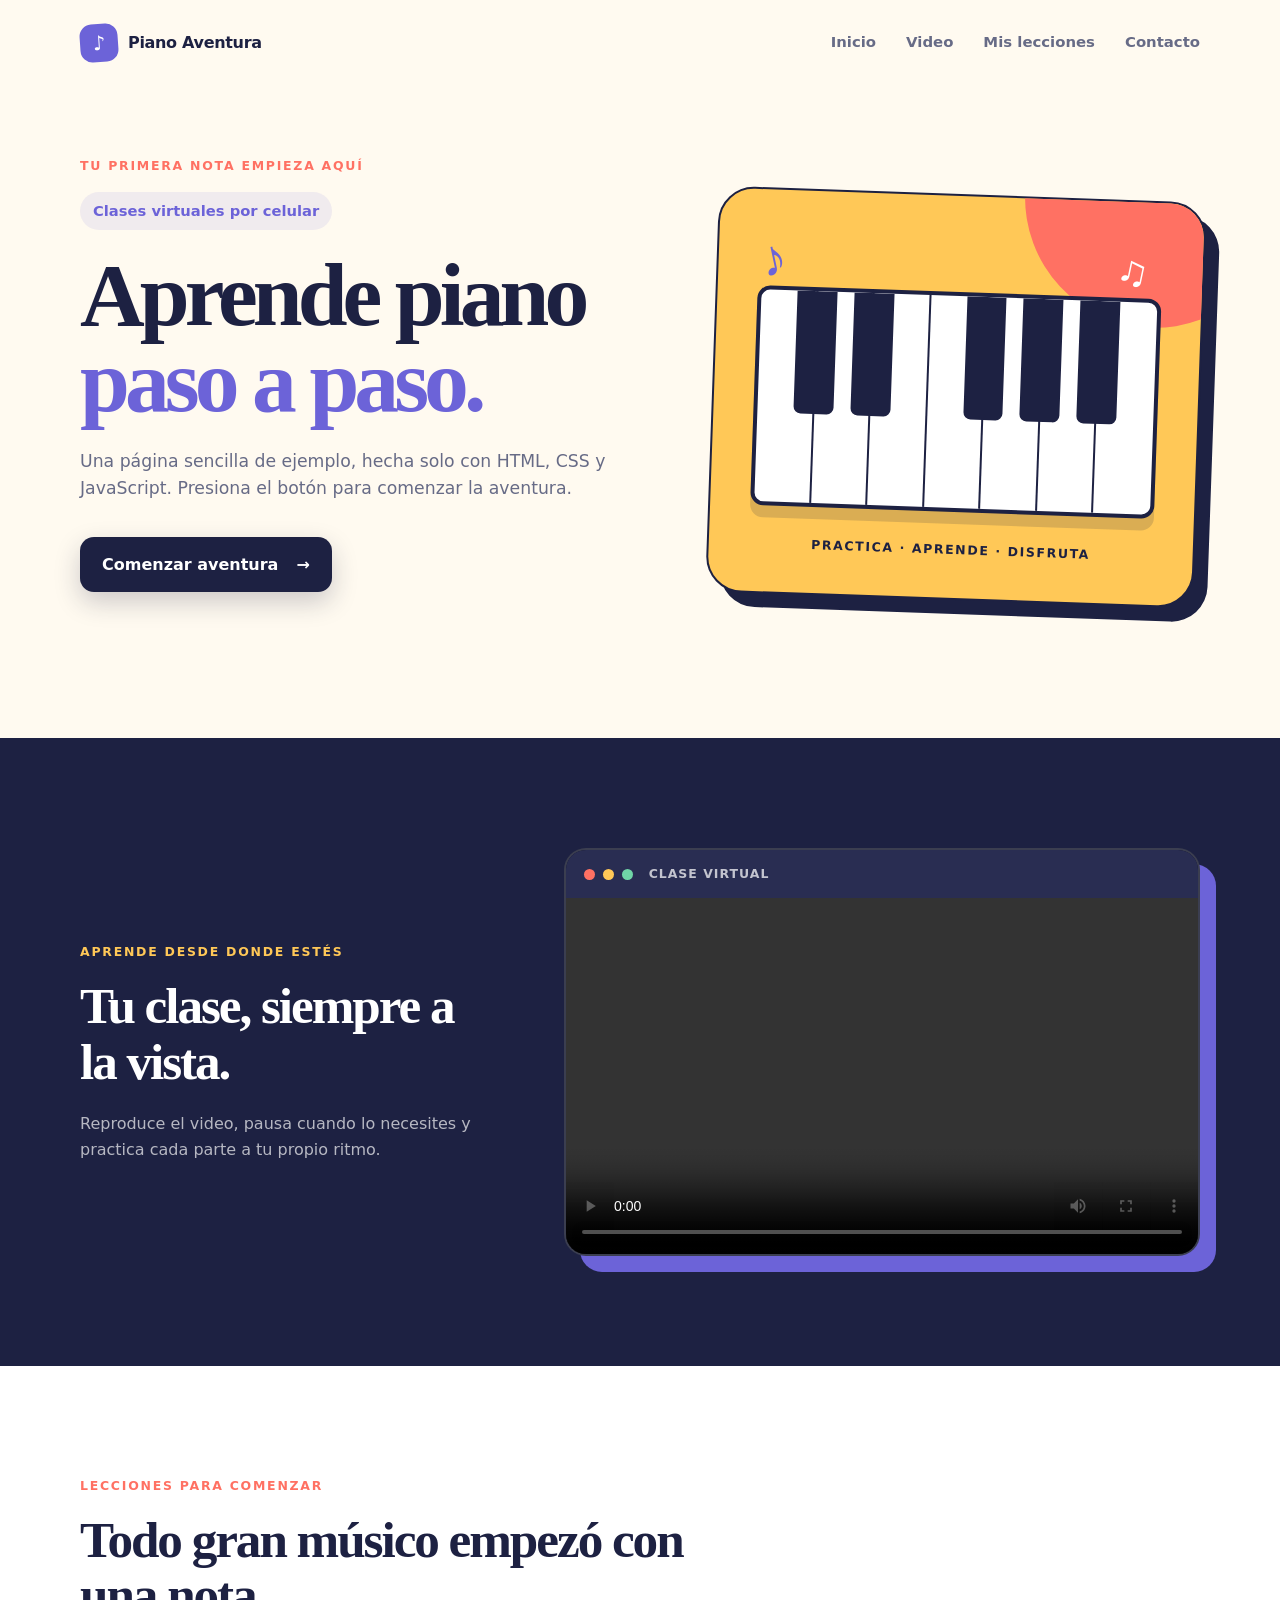
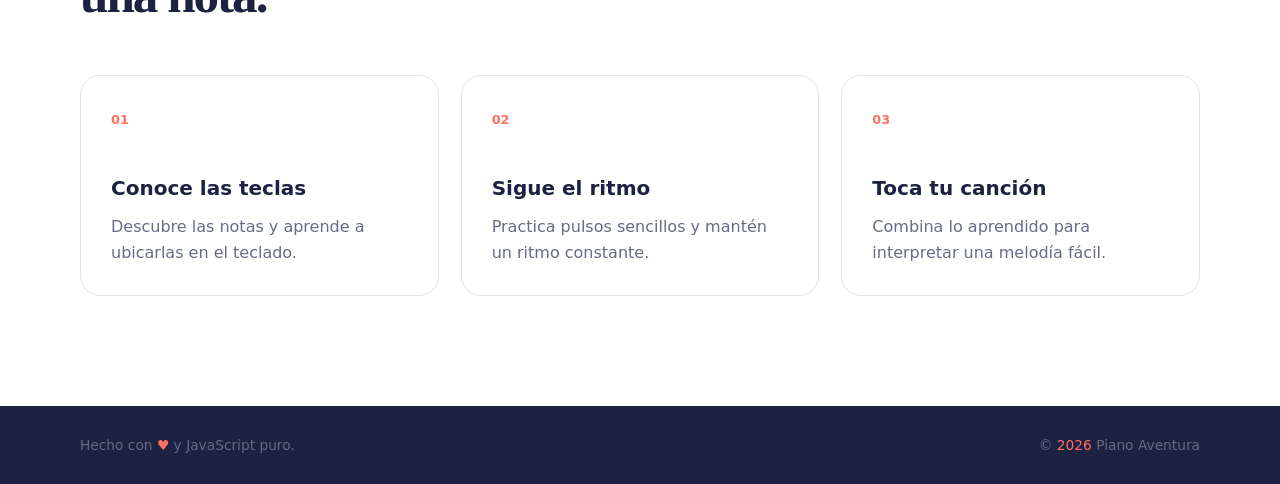
==== pag1.html @ 3cc27bd2 "Add video lesson section" ====
<!DOCTYPE html>
<html lang="es">
  <head>
    <meta charset="UTF-8" />
    <meta name="viewport" content="width=device-width, initial-scale=1.0" />
    <meta
      name="description"
      content="Una página de ejemplo creada únicamente con HTML, CSS y JavaScript."
    />
    <title>Piano Aventura</title>
    <link rel="stylesheet" href="styles.css" />
  </head>
  <body>
    <header class="site-header">
      <a class="brand" href="#inicio" aria-label="Ir al inicio">
        <span class="brand__icon" aria-hidden="true">♪</span>
        Piano Aventura
      </a>

      <nav aria-label="Navegación principal">
        <a href="#inicio">Inicio</a>
        <a href="#video">Video</a>
        <a href="#lecciones">Mis lecciones</a>
        <a href="#contacto">Contacto</a>
      </nav>
    </header>

    <main>
      <section class="hero" id="inicio">
        <div class="hero__content">
          <p class="eyebrow">Tu primera nota empieza aquí</p>
          <p class="hero__subtitle">Clases virtuales por celular</p>
          <h1>Aprende piano<br /><span>paso a paso.</span></h1>
          <p class="hero__text">
            Una página sencilla de ejemplo, hecha solo con HTML, CSS y
            JavaScript. Presiona el botón para comenzar la aventura.
          </p>
          <button class="primary-button" id="startButton" type="button">
            Comenzar aventura
            <span aria-hidden="true">→</span>
          </button>
          <p class="message" id="welcomeMessage" role="status" aria-live="polite"></p>
        </div>

        <div class="piano-card" aria-label="Ilustración de un teclado de piano">
          <div class="music-note note-one" aria-hidden="true">♪</div>
          <div class="music-note note-two" aria-hidden="true">♫</div>
          <div class="piano" aria-hidden="true">
            <span class="white-key"></span>
            <span class="white-key"></span>
            <span class="white-key"></span>
            <span class="white-key"></span>
            <span class="white-key"></span>
            <span class="white-key"></span>
            <span class="white-key"></span>
            <i class="black-key black-key--1"></i>
            <i class="black-key black-key--2"></i>
            <i class="black-key black-key--3"></i>
            <i class="black-key black-key--4"></i>
            <i class="black-key black-key--5"></i>
          </div>
          <p>Practica · Aprende · Disfruta</p>
        </div>
      </section>

      <section class="video-section" id="video">
        <div class="video-section__copy">
          <p class="eyebrow">Aprende desde donde estés</p>
          <h2>Tu clase, siempre a la vista.</h2>
          <p>
            Reproduce el video, pausa cuando lo necesites y practica cada parte
            a tu propio ritmo.
          </p>
        </div>

        <div class="video-window">
          <div class="video-window__bar" aria-hidden="true">
            <span></span>
            <span></span>
            <span></span>
            <p>Clase virtual</p>
          </div>
          <video controls preload="metadata">
            <source src="Assets/veh%C3%ADculos.mp4" type="video/mp4" />
            Tu navegador no puede reproducir este video.
          </video>
        </div>
      </section>

      <section class="lessons" id="lecciones">
        <div class="section-heading">
          <p class="eyebrow">Lecciones para comenzar</p>
          <h2>Todo gran músico empezó con una nota.</h2>
        </div>

        <div class="lesson-grid">
          <article class="lesson-card">
            <span class="lesson-card__number">01</span>
            <h3>Conoce las teclas</h3>
            <p>Descubre las notas y aprende a ubicarlas en el teclado.</p>
          </article>
          <article class="lesson-card">
            <span class="lesson-card__number">02</span>
            <h3>Sigue el ritmo</h3>
            <p>Practica pulsos sencillos y mantén un ritmo constante.</p>
          </article>
          <article class="lesson-card">
            <span class="lesson-card__number">03</span>
            <h3>Toca tu canción</h3>
            <p>Combina lo aprendido para interpretar una melodía fácil.</p>
          </article>
        </div>
      </section>
    </main>

    <footer id="contacto">
      <p>Hecho con <span aria-label="amor">♥</span> y JavaScript puro.</p>
      <p>© <span id="currentYear"></span> Piano Aventura</p>
    </footer>

    <script src="script.js"></script>
  </body>
</html>
---- styles.css ----
:root {
  --ink: #1d2142;
  --muted: #676b86;
  --cream: #fffaf0;
  --paper: #ffffff;
  --yellow: #ffc857;
  --coral: #ff7163;
  --purple: #6c63d8;
  --border: #e7e3da;
  --shadow: 0 24px 60px rgba(41, 35, 96, 0.14);
}

* {
  box-sizing: border-box;
}

html {
  scroll-behavior: smooth;
}

body {
  margin: 0;
  color: var(--ink);
  background: var(--cream);
  font-family: Inter, ui-sans-serif, system-ui, -apple-system, BlinkMacSystemFont,
    "Segoe UI", sans-serif;
  line-height: 1.6;
}

a {
  color: inherit;
  text-decoration: none;
}

.site-header {
  width: min(1120px, calc(100% - 40px));
  margin: 0 auto;
  padding: 24px 0;
  display: flex;
  align-items: center;
  justify-content: space-between;
}

.brand {
  display: inline-flex;
  align-items: center;
  gap: 10px;
  font-weight: 800;
  letter-spacing: -0.02em;
}

.brand__icon {
  width: 38px;
  height: 38px;
  display: grid;
  place-items: center;
  color: white;
  background: var(--purple);
  border-radius: 12px;
  font-size: 1.25rem;
  transform: rotate(-4deg);
}

nav {
  display: flex;
  gap: 30px;
  color: var(--muted);
  font-size: 0.93rem;
  font-weight: 650;
}

nav a {
  transition: color 160ms ease;
}

nav a:hover,
nav a:focus-visible {
  color: var(--purple);
}

.hero {
  width: min(1120px, calc(100% - 40px));
  min-height: 650px;
  margin: 0 auto;
  padding: 70px 0 100px;
  display: grid;
  grid-template-columns: 1fr 0.9fr;
  align-items: center;
  gap: 90px;
}

.eyebrow {
  margin: 0 0 16px;
  color: var(--coral);
  font-size: 0.78rem;
  font-weight: 850;
  letter-spacing: 0.14em;
  text-transform: uppercase;
}

.hero__subtitle {
  display: inline-block;
  margin-bottom: 22px;
  padding: 7px 13px;
  color: var(--purple);
  background: rgba(108, 99, 216, 0.1);
  border-radius: 999px;
  font-size: 0.92rem;
  font-weight: 750;
}

h1,
h2,
h3,
p {
  margin-top: 0;
}

h1 {
  max-width: 700px;
  margin-bottom: 24px;
  font-family: Georgia, "Times New Roman", serif;
  font-size: clamp(3.5rem, 7vw, 6.4rem);
  line-height: 0.96;
  letter-spacing: -0.055em;
}

h1 span {
  color: var(--purple);
}

.hero__text {
  max-width: 570px;
  margin-bottom: 34px;
  color: var(--muted);
  font-size: 1.08rem;
}

.primary-button {
  display: inline-flex;
  align-items: center;
  gap: 18px;
  padding: 15px 22px;
  color: white;
  background: var(--ink);
  border: 0;
  border-radius: 14px;
  box-shadow: 0 10px 26px rgba(29, 33, 66, 0.22);
  cursor: pointer;
  font: inherit;
  font-weight: 750;
  transition: transform 160ms ease, box-shadow 160ms ease;
}

.primary-button:hover {
  transform: translateY(-3px);
  box-shadow: 0 14px 30px rgba(29, 33, 66, 0.28);
}

.primary-button:active {
  transform: translateY(0);
}

.primary-button:focus-visible,
a:focus-visible {
  outline: 3px solid var(--yellow);
  outline-offset: 4px;
}

.message {
  min-height: 28px;
  margin: 18px 0 0;
  color: var(--purple);
  font-weight: 750;
}

.piano-card {
  position: relative;
  padding: 96px 40px 38px;
  overflow: hidden;
  background: var(--yellow);
  border: 2px solid var(--ink);
  border-radius: 36px;
  box-shadow: 14px 14px 0 var(--ink);
  transform: rotate(2deg);
}

.piano-card::before {
  content: "";
  position: absolute;
  width: 260px;
  height: 260px;
  top: -135px;
  right: -80px;
  background: var(--coral);
  border-radius: 50%;
}

.piano-card p {
  margin: 28px 0 0;
  text-align: center;
  font-size: 0.78rem;
  font-weight: 850;
  letter-spacing: 0.13em;
  text-transform: uppercase;
}

.music-note {
  position: absolute;
  z-index: 2;
  font-family: Georgia, serif;
  font-weight: 700;
}

.note-one {
  top: 28px;
  left: 42px;
  color: var(--purple);
  font-size: 3.2rem;
  transform: rotate(-14deg);
}

.note-two {
  top: 36px;
  right: 54px;
  color: white;
  font-size: 2.6rem;
  transform: rotate(10deg);
}

.piano {
  position: relative;
  display: grid;
  grid-template-columns: repeat(7, 1fr);
  height: 220px;
  overflow: hidden;
  background: white;
  border: 4px solid var(--ink);
  border-radius: 13px;
  box-shadow: 0 12px 0 rgba(29, 33, 66, 0.16);
}

.white-key {
  border-right: 2px solid var(--ink);
}

.white-key:last-of-type {
  border-right: 0;
}

.black-key {
  position: absolute;
  top: 0;
  width: 10%;
  height: 58%;
  background: var(--ink);
  border-radius: 0 0 7px 7px;
}

.black-key--1 { left: 9.2%; }
.black-key--2 { left: 23.5%; }
.black-key--3 { left: 52%; }
.black-key--4 { left: 66.3%; }
.black-key--5 { left: 80.6%; }

.video-section {
  padding: 110px max(20px, calc((100% - 1120px) / 2));
  display: grid;
  grid-template-columns: 0.65fr 1fr;
  align-items: center;
  gap: 70px;
  color: white;
  background: var(--ink);
}

.video-section__copy p:last-child {
  max-width: 430px;
  margin: 22px 0 0;
  color: rgba(255, 255, 255, 0.68);
}

.video-section .eyebrow {
  color: var(--yellow);
}

.video-window {
  overflow: hidden;
  background: #10132a;
  border: 2px solid rgba(255, 255, 255, 0.18);
  border-radius: 22px;
  box-shadow: 16px 16px 0 var(--purple);
}

.video-window__bar {
  height: 48px;
  padding: 0 18px;
  display: flex;
  align-items: center;
  gap: 8px;
  background: #292d52;
}

.video-window__bar span {
  width: 11px;
  height: 11px;
  background: var(--coral);
  border-radius: 50%;
}

.video-window__bar span:nth-child(2) {
  background: var(--yellow);
}

.video-window__bar span:nth-child(3) {
  background: #70d6a7;
}

.video-window__bar p {
  margin: 0 0 0 8px;
  color: rgba(255, 255, 255, 0.72);
  font-size: 0.78rem;
  font-weight: 750;
  letter-spacing: 0.08em;
  text-transform: uppercase;
}

.video-window video {
  width: 100%;
  aspect-ratio: 16 / 9;
  display: block;
  object-fit: contain;
  background: #080a18;
}

.lessons {
  padding: 110px max(20px, calc((100% - 1120px) / 2));
  background: var(--paper);
}

.section-heading {
  max-width: 650px;
  margin-bottom: 52px;
}

h2 {
  margin-bottom: 0;
  font-family: Georgia, "Times New Roman", serif;
  font-size: clamp(2.1rem, 4vw, 3.4rem);
  line-height: 1.08;
  letter-spacing: -0.04em;
}

.lesson-grid {
  display: grid;
  grid-template-columns: repeat(3, 1fr);
  gap: 22px;
}

.lesson-card {
  padding: 30px;
  border: 1px solid var(--border);
  border-radius: 20px;
  transition: transform 180ms ease, box-shadow 180ms ease;
}

.lesson-card:hover {
  transform: translateY(-6px);
  box-shadow: var(--shadow);
}

.lesson-card__number {
  display: inline-block;
  margin-bottom: 42px;
  color: var(--coral);
  font-size: 0.8rem;
  font-weight: 850;
}

.lesson-card h3 {
  margin-bottom: 10px;
  font-size: 1.25rem;
}

.lesson-card p {
  margin-bottom: 0;
  color: var(--muted);
}

footer {
  padding: 28px max(20px, calc((100% - 1120px) / 2));
  display: flex;
  justify-content: space-between;
  gap: 20px;
  color: var(--muted);
  background: var(--ink);
  font-size: 0.86rem;
}

footer p {
  margin: 0;
}

footer span {
  color: var(--coral);
}

@media (max-width: 800px) {
  nav {
    display: none;
  }

  .hero {
    padding-top: 40px;
    grid-template-columns: 1fr;
    gap: 60px;
  }

  .video-section {
    grid-template-columns: 1fr;
    gap: 44px;
  }

  .piano-card {
    max-width: 520px;
  }

  .lesson-grid {
    grid-template-columns: 1fr;
  }
}

@media (max-width: 480px) {
  .site-header,
  .hero {
    width: min(100% - 28px, 1120px);
  }

  h1 {
    font-size: 3.15rem;
  }

  .piano-card {
    padding: 78px 22px 28px;
    border-radius: 26px;
    box-shadow: 8px 8px 0 var(--ink);
  }

  .piano {
    height: 170px;
  }

  .video-window {
    box-shadow: 8px 8px 0 var(--purple);
  }

  footer {
    flex-direction: column;
  }
}

@media (prefers-reduced-motion: reduce) {
  html {
    scroll-behavior: auto;
  }

  *,
  *::before,
  *::after {
    transition-duration: 0.01ms !important;
  }
}
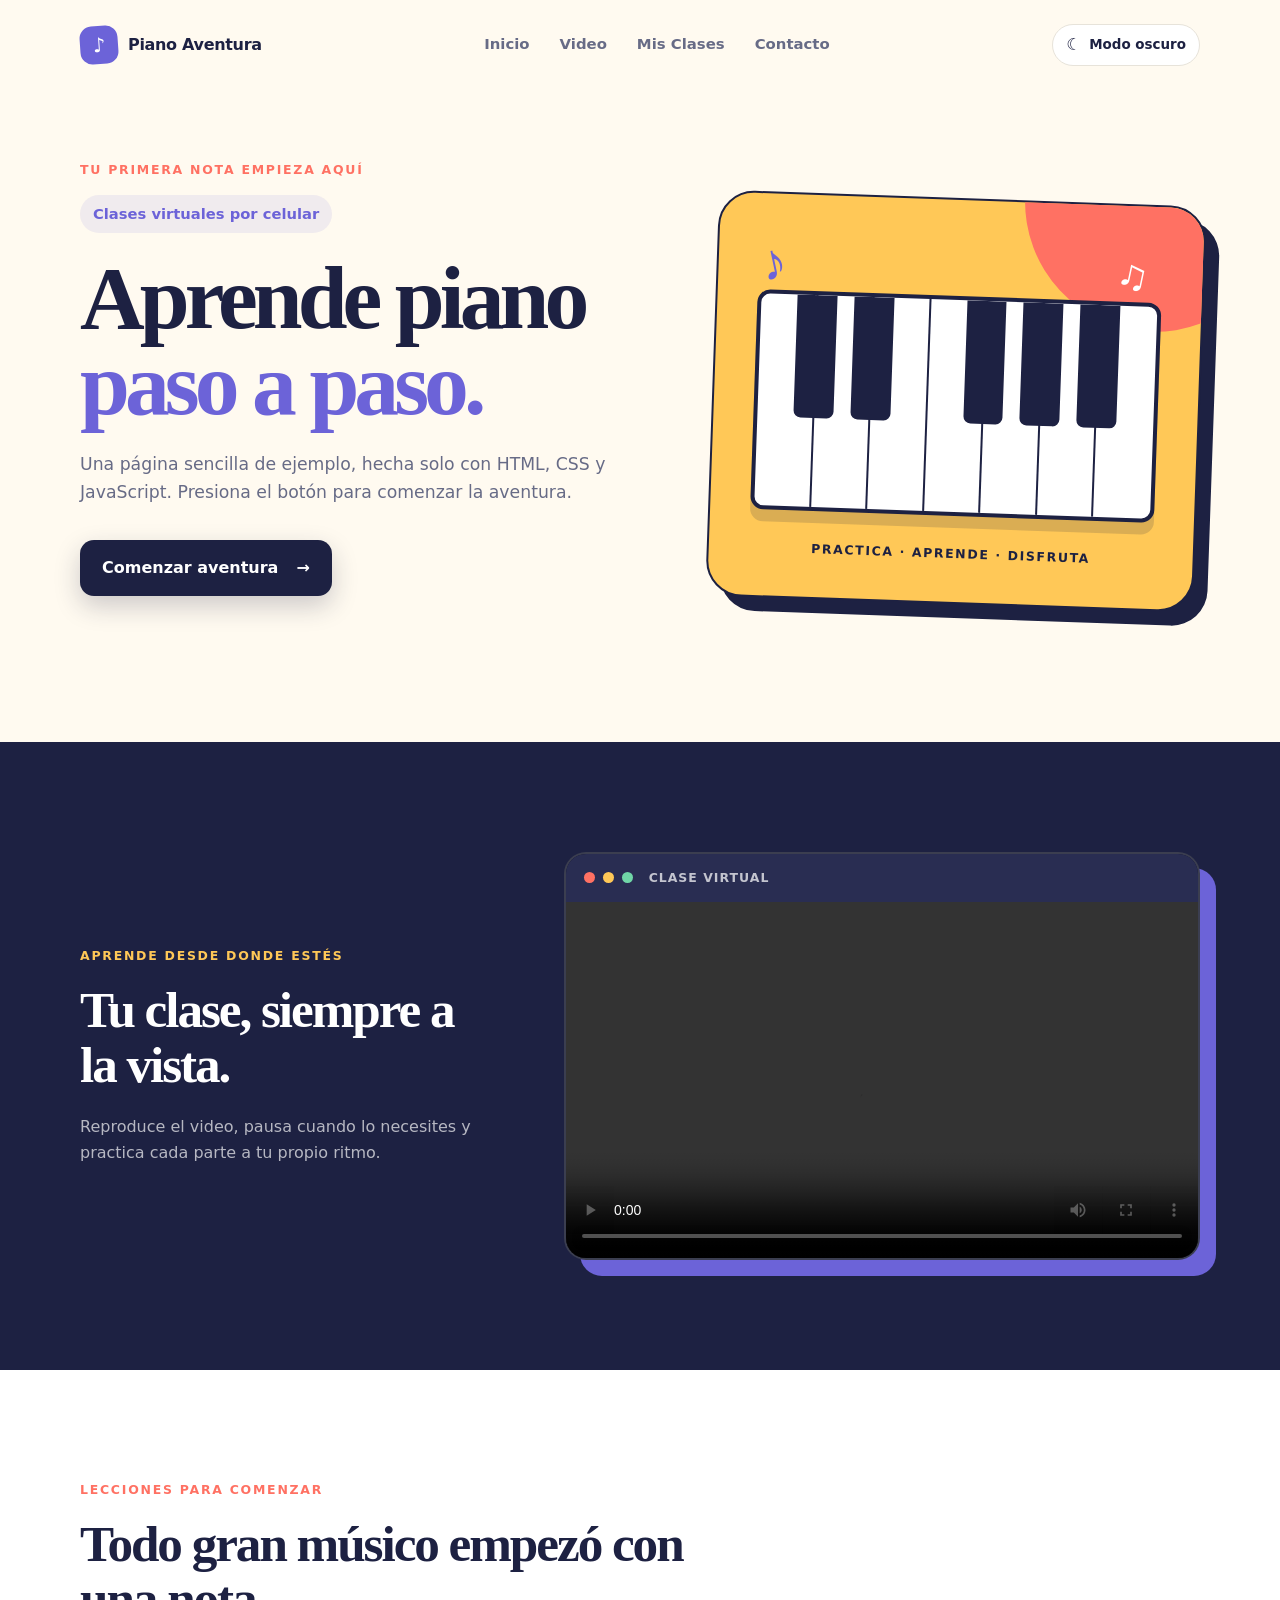
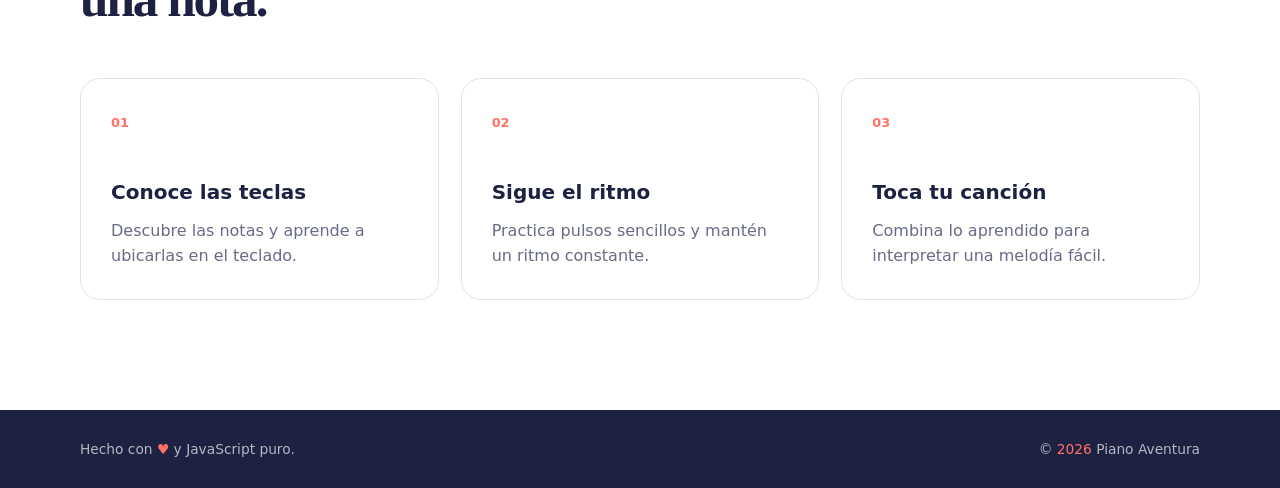
==== commit fb2c560c: "Actualiza contenido y tema del sitio" ====
--- a/pag1.html
+++ b/pag1.html
@@ -20,9 +20,20 @@
       <nav aria-label="Navegación principal">
         <a href="#inicio">Inicio</a>
         <a href="#video">Video</a>
-        <a href="#lecciones">Mis lecciones</a>
+        <a href="#lecciones">Mis Clases</a>
         <a href="#contacto">Contacto</a>
       </nav>
+
+      <button
+        class="theme-toggle"
+        id="themeToggle"
+        type="button"
+        aria-label="Activar modo oscuro"
+        aria-pressed="false"
+      >
+        <span class="theme-toggle__icon" aria-hidden="true">☾</span>
+        <span class="theme-toggle__text">Modo oscuro</span>
+      </button>
     </header>
 
     <main>
--- a/styles.css
+++ b/styles.css
@@ -8,6 +8,28 @@
   --purple: #6c63d8;
   --border: #e7e3da;
   --shadow: 0 24px 60px rgba(41, 35, 96, 0.14);
+  --button-ink: #ffffff;
+  --inverse-bg: #1d2142;
+  --inverse-text: #ffffff;
+  --inverse-muted: rgba(255, 255, 255, 0.68);
+  color-scheme: light;
+}
+
+:root[data-theme="dark"] {
+  --ink: #f4f1ff;
+  --muted: #b9b6ca;
+  --cream: #121325;
+  --paper: #191a30;
+  --yellow: #ffd16f;
+  --coral: #ff8b80;
+  --purple: #a49cff;
+  --border: #353650;
+  --shadow: 0 24px 60px rgba(0, 0, 0, 0.32);
+  --button-ink: #17182a;
+  --inverse-bg: #0b0d1d;
+  --inverse-text: #f7f5ff;
+  --inverse-muted: rgba(247, 245, 255, 0.72);
+  color-scheme: dark;
 }
 
 * {
@@ -78,6 +100,36 @@
   color: var(--purple);
 }
 
+.theme-toggle {
+  display: inline-flex;
+  align-items: center;
+  gap: 8px;
+  padding: 9px 13px;
+  color: var(--ink);
+  background: var(--paper);
+  border: 1px solid var(--border);
+  border-radius: 999px;
+  cursor: pointer;
+  font: inherit;
+  font-size: 0.84rem;
+  font-weight: 700;
+  transition: transform 160ms ease, background-color 160ms ease;
+}
+
+.theme-toggle:hover {
+  transform: translateY(-2px);
+}
+
+.theme-toggle:focus-visible {
+  outline: 3px solid var(--yellow);
+  outline-offset: 3px;
+}
+
+.theme-toggle__icon {
+  font-size: 1.05rem;
+  line-height: 1;
+}
+
 .hero {
   width: min(1120px, calc(100% - 40px));
   min-height: 650px;
@@ -141,7 +193,7 @@
   align-items: center;
   gap: 18px;
   padding: 15px 22px;
-  color: white;
+  color: var(--button-ink);
   background: var(--ink);
   border: 0;
   border-radius: 14px;
@@ -269,14 +321,14 @@
   grid-template-columns: 0.65fr 1fr;
   align-items: center;
   gap: 70px;
-  color: white;
-  background: var(--ink);
+  color: var(--inverse-text);
+  background: var(--inverse-bg);
 }
 
 .video-section__copy p:last-child {
   max-width: 430px;
   margin: 22px 0 0;
-  color: rgba(255, 255, 255, 0.68);
+  color: var(--inverse-muted);
 }
 
 .video-section .eyebrow {
@@ -391,8 +443,8 @@
   display: flex;
   justify-content: space-between;
   gap: 20px;
-  color: var(--muted);
-  background: var(--ink);
+  color: var(--inverse-muted);
+  background: var(--inverse-bg);
   font-size: 0.86rem;
 }
 
@@ -439,6 +491,15 @@
     font-size: 3.15rem;
   }
 
+  .theme-toggle__text {
+    position: absolute;
+    width: 1px;
+    height: 1px;
+    overflow: hidden;
+    clip-path: inset(50%);
+    white-space: nowrap;
+  }
+
   .piano-card {
     padding: 78px 22px 28px;
     border-radius: 26px;
